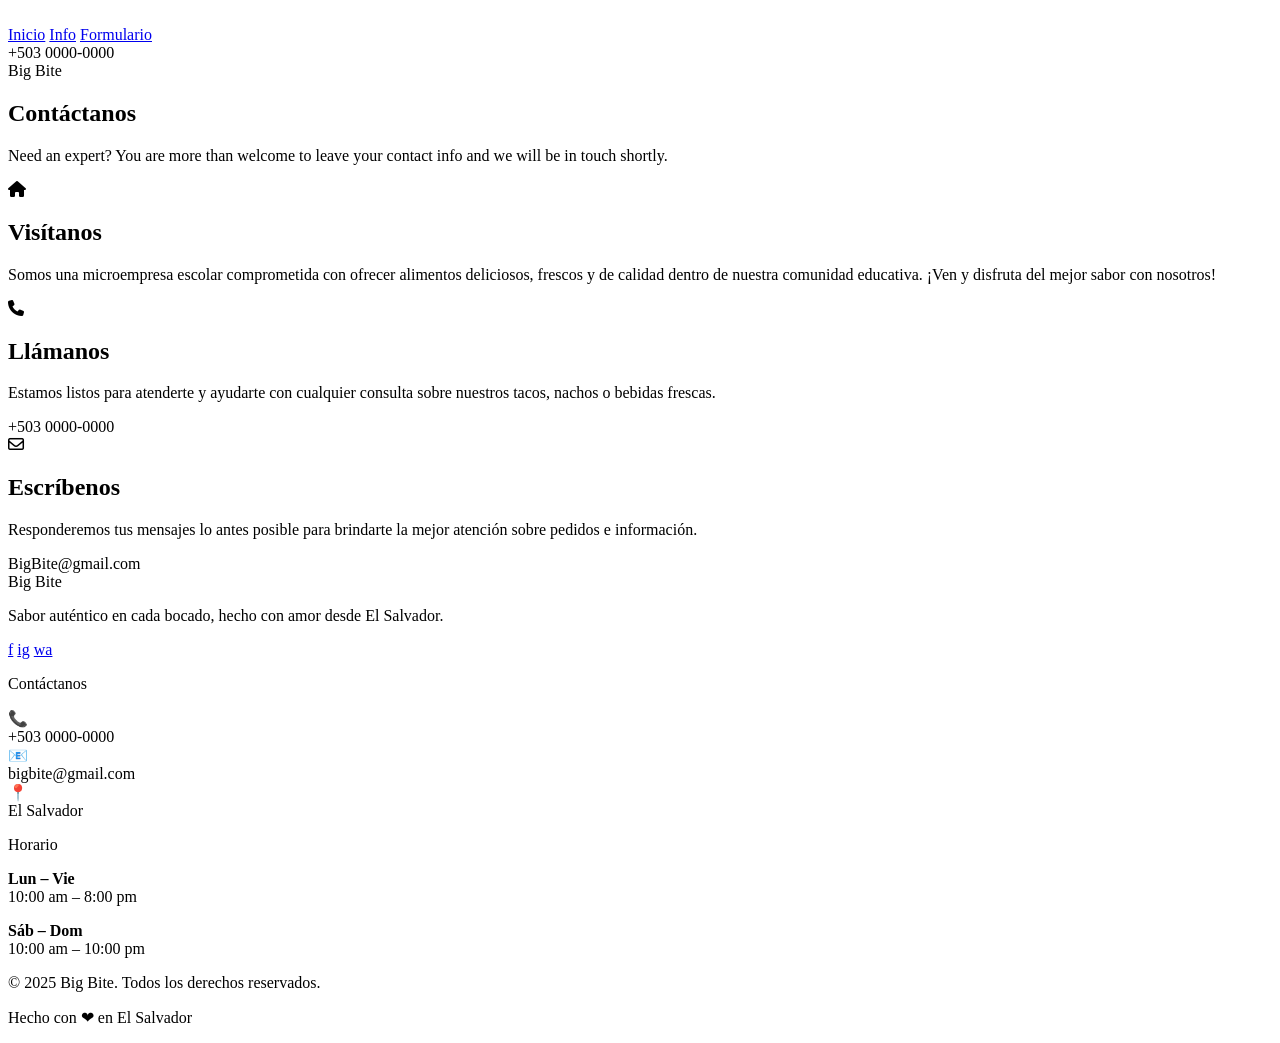
==== contacto.html @ a3b3879a "Subir sitio web Big Bite" ====
<!DOCTYPE html>
<html lang="es">
<head>
    <meta charset="UTF-8">
    <meta name="viewport" content="width=device-width, initial-scale=1.0">
    <title>Contacto</title>

    <!-- Iconos -->
    <link rel="stylesheet"
    href="https://cdnjs.cloudflare.com/ajax/libs/font-awesome/6.5.1/css/all.min.css">

    <link rel="stylesheet" href="CSS/contactos.css">
</head>
<body>

<header>
    <div class="logo-circulo">
        <img src="IMG/logo.png" alt="">
    </div>

    <nav>
        <a href="inicio.html">Inicio</a>
        <a href="Contacto.html">Info</a>
        <a href="FORMULARIO.html">Formulario</a>
    </nav>

    <div class="telefono">
        +503 0000-0000
    </div>
</header>

<!-- Sección superior -->
<section class="encabezado">
    <div class="encabezado-imagen"></div>
    <div class="contenido">
        <div class="etiqueta">Big Bite</div>
        <h1>Contáct<span>anos</span></h1>
        <div class="linea"></div>
        <p>
            Need an expert? You are more than welcome to leave your contact
            info and we will be in touch shortly.
        </p>
    </div>
</section>

<!-- Tarjetas de contacto -->
<section class="contacto">

    <div class="card">
        <div class="icono-circulo">
            <i class="fa-solid fa-house"></i>
        </div>
        <h2>Visítanos</h2>
        <p>
            Somos una microempresa escolar comprometida con ofrecer alimentos
            deliciosos, frescos y de calidad dentro de nuestra comunidad educativa.
            ¡Ven y disfruta del mejor sabor con nosotros!
        </p>
    </div>

    <div class="card">
        <div class="icono-circulo">
            <i class="fa-solid fa-phone"></i>
        </div>
        <h2>Llámanos</h2>
        <p>
            Estamos listos para atenderte y ayudarte con cualquier consulta
            sobre nuestros tacos, nachos o bebidas frescas.
        </p>
        <span class="card-dato">+503 0000-0000</span>
    </div>

    <div class="card">
        <div class="icono-circulo">
            <i class="fa-regular fa-envelope"></i>
        </div>
        <h2>Escríbenos</h2>
        <p>
            Responderemos tus mensajes lo antes posible para brindarte
            la mejor atención sobre pedidos e información.
        </p>
        <span class="card-dato">BigBite@gmail.com</span>
    </div>

</section>

<footer>

    <div class="footer-marca">
        <div class="footer-logo">Big Bite</div>
        <p class="footer-slogan">Sabor auténtico en cada bocado, hecho con amor desde El Salvador.</p>
        <div class="footer-redes">
            <a href="#" title="Facebook">&#x66;</a>
            <a href="#" title="Instagram">&#x69;&#x67;</a>
            <a href="#" title="WhatsApp">&#x77;&#x61;</a>
        </div>
    </div>

    <div class="footer-contacto">
        <p class="footer-contacto-titulo">Contáctanos</p>
        <div class="footer-item">
            <div class="footer-icono">📞</div>
            +503 0000-0000
        </div>
        <div class="footer-item">
            <div class="footer-icono">📧</div>
            bigbite@gmail.com
        </div>
        <div class="footer-item">
            <div class="footer-icono">📍</div>
            El Salvador
        </div>
    </div>

    <div class="footer-extra">
        <p class="footer-extra-titulo">Horario</p>
        <p class="footer-horario-item"><strong>Lun – Vie</strong><br>10:00 am – 8:00 pm</p>
        <p class="footer-horario-item"><strong>Sáb – Dom</strong><br>10:00 am – 10:00 pm</p>
    </div>

    <div class="footer-bottom">
        <p class="footer-copy">© 2025 Big Bite. Todos los derechos reservados.</p>
        <p class="footer-badge">Hecho con ❤ en El Salvador</p>
    </div>

</footer>

</body>
</html>
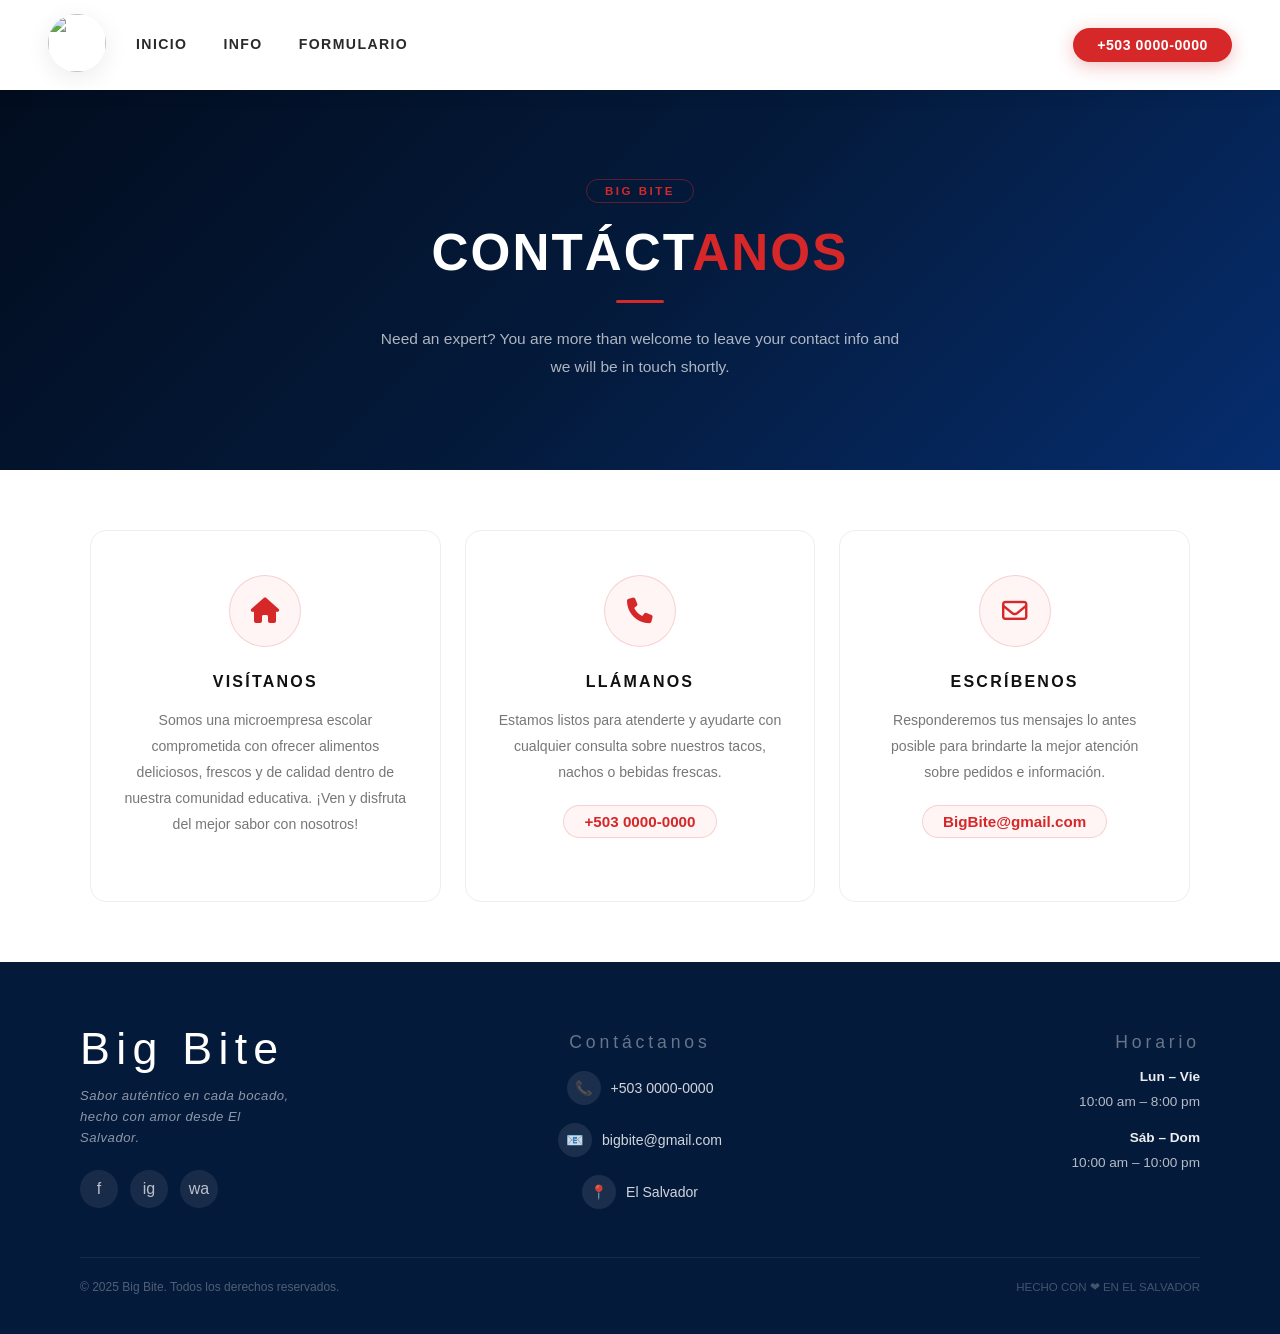
==== commit a8b79c95: "Update contacto.html" ====
--- a/contacto.html
+++ b/contacto.html
@@ -9,7 +9,7 @@
     <link rel="stylesheet"
     href="https://cdnjs.cloudflare.com/ajax/libs/font-awesome/6.5.1/css/all.min.css">
 
-    <link rel="stylesheet" href="CSS/contactos.css">
+    <link rel="stylesheet" href="css/contactos.css">
 </head>
 <body>
 
--- a/css/contactos.css
+++ b/css/contactos.css
@@ -0,0 +1,500 @@
+@import url('https://fonts.googleapis.com/css2?family=Poppins:wght@300;400;600;700;800&family=Bebas+Neue&display=swap');
+
+/* RESET + BASE */
+*,
+*::before,
+*::after {
+  margin: 0;
+  padding: 0;
+  box-sizing: border-box;
+}
+
+html {
+  scroll-behavior: smooth;
+}
+
+body {
+  font-family: 'Poppins', sans-serif;
+  background: #ffffff;
+  color: #0f0f0f;
+  -webkit-font-smoothing: antialiased;
+}
+
+/* VARIABLES */
+:root {
+  --rojo: #d62828;
+  --rojo-hover: #b81f1f;
+  --azul-pie: #041a3b;
+  --negro: #0f0f0f;
+  --blanco: #ffffff;
+
+  --sombra-s: 0 6px 24px rgba(0,0,0,.08);
+}
+
+/* SCROLLBAR */
+::-webkit-scrollbar {
+  width: 5px;
+}
+
+::-webkit-scrollbar-track {
+  background: transparent;
+}
+
+::-webkit-scrollbar-thumb {
+  background: #ddd;
+  border-radius: 10px;
+}
+
+::-webkit-scrollbar-thumb:hover {
+  background: #bbb;
+}
+
+/* =========================
+   HEADER
+========================= */
+header {
+  position: sticky;
+  top: 0;
+  z-index: 1000;
+  display: flex;
+  align-items: center;
+  padding: 14px 48px;
+  background: rgba(255,255,255,0.95);
+  backdrop-filter: blur(18px);
+  -webkit-backdrop-filter: blur(18px);
+  box-shadow: 0 1px 0 rgba(0,0,0,.07), 0 4px 20px rgba(0,0,0,.05);
+}
+
+.logo-circulo img {
+  width: 58px;
+  height: 58px;
+  border-radius: 50%;
+  object-fit: cover;
+  box-shadow: var(--sombra-s);
+  transition: transform .4s cubic-bezier(.22,1,.36,1);
+}
+
+.logo-circulo img:hover {
+  transform: scale(1.1) rotate(5deg);
+}
+
+nav {
+  display: flex;
+  gap: 36px;
+  margin-left: 30px;
+  margin-right: auto;
+}
+
+nav a {
+  text-decoration: none;
+  color: #2a2a2a;
+  font-weight: 600;
+  font-size: .88rem;
+  letter-spacing: .1em;
+  text-transform: uppercase;
+  position: relative;
+  padding-bottom: 3px;
+  transition: color .22s;
+}
+
+nav a::after {
+  content: '';
+  position: absolute;
+  bottom: 0;
+  left: 0;
+  width: 0;
+  height: 2px;
+  background: var(--rojo);
+  border-radius: 2px;
+  transition: width .3s cubic-bezier(.4,0,.2,1);
+}
+
+nav a:hover {
+  color: var(--rojo);
+}
+
+nav a:hover::after {
+  width: 100%;
+}
+
+.telefono {
+  font-weight: 700;
+  font-size: .88rem;
+  letter-spacing: .04em;
+  color: var(--blanco);
+  background: var(--rojo);
+  padding: 9px 24px;
+  border-radius: 50px;
+  box-shadow: 0 4px 18px rgba(214,40,40,.30);
+  transition: background .22s, transform .22s, box-shadow .22s;
+}
+
+.telefono:hover {
+  background: var(--rojo-hover);
+  transform: translateY(-2px);
+  box-shadow: 0 8px 24px rgba(214,40,40,.38);
+}
+
+/* =========================
+   ENCABEZADO (hero)
+========================= */
+.encabezado {
+  position: relative;
+  min-height: 380px;
+
+  background: linear-gradient(135deg, #020d1f 0%, #041a3b 50%, #062d6e 100%);
+  display: flex;
+  justify-content: center;
+  align-items: center;
+  text-align: center;
+  overflow: hidden;
+}
+
+/* Imagen de fondo con opacidad baja */
+.encabezado-imagen {
+  position: absolute;
+  inset: 0;
+  background-image: url("../IMG/imagen.jpg");
+  background-size: cover;
+  background-position: center;
+  opacity: 0.18;
+}
+
+.contenido {
+  position: relative;
+  z-index: 1;
+  padding: 0 20px;
+}
+
+/* Etiqueta pequeña encima del título */
+.etiqueta {
+  display: inline-block;
+  font-size: .72rem;
+  font-weight: 700;
+  letter-spacing: .22em;
+  text-transform: uppercase;
+  color: var(--rojo);
+  border: 1px solid rgba(214, 40, 40, .4);
+  padding: 5px 18px;
+  border-radius: 50px;
+  margin-bottom: 22px;
+}
+
+.contenido h1 {
+  color: #ffffff;
+  font-size: 3.2rem;
+  font-weight: 800;
+  letter-spacing: .04em;
+  text-transform: uppercase;
+  line-height: 1.1;
+  margin-bottom: 18px;
+}
+
+.contenido h1 span {
+  color: var(--rojo);
+}
+
+.linea {
+  width: 48px;
+  height: 3px;
+  background: var(--rojo);
+  border-radius: 2px;
+  margin: 0 auto 22px;
+}
+
+.contenido p {
+  color: rgba(255, 255, 255, .68);
+  max-width: 520px;
+  font-size: .97rem;
+  line-height: 1.8;
+}
+
+/* =========================
+   TARJETAS DE CONTACTO
+========================= */
+.contacto {
+  width: 88%;
+  max-width: 1100px;
+  margin: 60px auto;
+  display: grid;
+  grid-template-columns: repeat(3, 1fr);
+  gap: 24px;
+}
+
+.card {
+  background: #ffffff;
+  border: 1px solid #eeeeee;
+  border-radius: 16px;
+  padding: 44px 32px;
+  text-align: center;
+  position: relative;
+  overflow: hidden;
+  transition: transform .28s, box-shadow .28s, border-color .28s;
+}
+
+/* Línea roja animada que aparece arriba al hacer hover */
+.card::before {
+  content: '';
+  position: absolute;
+  top: 0;
+  left: 0;
+  right: 0;
+  height: 3px;
+  background: var(--rojo);
+  border-radius: 16px 16px 0 0;
+  transform: scaleX(0);
+  transform-origin: left;
+  transition: transform .35s cubic-bezier(.4, 0, .2, 1);
+}
+
+.card:hover {
+  transform: translateY(-6px);
+  box-shadow: 0 16px 48px rgba(0, 0, 0, .10);
+  border-color: #e0e0e0;
+}
+
+.card:hover::before {
+  transform: scaleX(1);
+}
+
+/* Círculo del ícono */
+.icono-circulo {
+  width: 72px;
+  height: 72px;
+  border-radius: 50%;
+  background: #fff5f5;
+  border: 1.5px solid rgba(214, 40, 40, .18);
+  display: flex;
+  align-items: center;
+  justify-content: center;
+  margin: 0 auto 26px;
+  font-size: 1.6rem;
+  color: var(--rojo);
+  transition: background .28s, color .28s, transform .28s;
+}
+
+.card:hover .icono-circulo {
+  background: var(--rojo);
+  color: #ffffff;
+  transform: scale(1.08);
+}
+
+.card h2 {
+  color: #111111;
+  font-size: 1rem;
+  font-weight: 700;
+  letter-spacing: .14em;
+  text-transform: uppercase;
+  margin-bottom: 16px;
+}
+
+.card p {
+  color: #777777;
+  font-size: .88rem;
+  line-height: 1.85;
+  margin-bottom: 20px;
+}
+
+.card-dato {
+  display: inline-block;
+  font-weight: 700;
+  font-size: .95rem;
+  color: var(--rojo);
+  background: #fff5f5;
+  padding: 7px 20px;
+  border-radius: 50px;
+  border: 1px solid rgba(214, 40, 40, .18);
+}
+
+/* =========================
+   FOOTER
+========================= */
+footer {
+  background: var(--azul-pie);
+  color: var(--blanco);
+  padding: 64px 80px 40px;
+  display: grid;
+  grid-template-columns: 1fr auto 1fr;
+  align-items: start;
+  gap: 48px;
+}
+
+/* Marca */
+.footer-marca {
+  display: flex;
+  flex-direction: column;
+  gap: 14px;
+}
+
+.footer-logo {
+  font-family: 'Gill Sans', 'Gill Sans MT', Calibri, 'Trebuchet MS', sans-serif;
+  font-size: 2.8rem;
+  letter-spacing: .14em;
+  color: var(--blanco);
+  line-height: 1;
+}
+
+.footer-slogan {
+  font-size: .82rem;
+  font-weight: 300;
+  font-style: italic;
+  color: rgba(255,255,255,.55);
+  letter-spacing: .04em;
+  line-height: 1.6;
+  max-width: 220px;
+}
+
+/* Redes */
+.footer-redes {
+  display: flex;
+  gap: 12px;
+  margin-top: 8px;
+}
+
+.footer-redes a {
+  display: flex;
+  align-items: center;
+  justify-content: center;
+  width: 38px;
+  height: 38px;
+  border-radius: 50%;
+  background: rgba(255,255,255,.08);
+  color: rgba(255,255,255,.70);
+  font-size: 1rem;
+  text-decoration: none;
+  transition: background .22s, color .22s, transform .22s;
+}
+
+.footer-redes a:hover {
+  background: var(--rojo);
+  color: var(--blanco);
+  transform: translateY(-4px) scale(1.08);
+}
+
+/* Contacto */
+.footer-contacto {
+  display: flex;
+  flex-direction: column;
+  align-items: center;
+  gap: 18px;
+  padding-top: 6px;
+}
+
+.footer-contacto-titulo {
+  font-family: 'Bebas Neue', sans-serif;
+  font-size: 1.1rem;
+  letter-spacing: .22em;
+  color: rgba(255,255,255,.40);
+}
+
+.footer-item {
+  display: flex;
+  align-items: center;
+  gap: 10px;
+  font-size: .88rem;
+  font-weight: 500;
+  color: rgba(255,255,255,.82);
+  cursor: default;
+}
+
+.footer-icono {
+  display: flex;
+  align-items: center;
+  justify-content: center;
+  width: 34px;
+  height: 34px;
+  border-radius: 50%;
+  background: rgba(255,255,255,.09);
+}
+
+/* Extra */
+.footer-extra {
+  display: flex;
+  flex-direction: column;
+  align-items: flex-end;
+  gap: 12px;
+  padding-top: 6px;
+}
+
+.footer-extra-titulo {
+  font-family: 'Bebas Neue', sans-serif;
+  font-size: 1.1rem;
+  letter-spacing: .22em;
+  color: rgba(255,255,255,.40);
+}
+
+.footer-horario-item {
+  font-size: .85rem;
+  color: rgba(255,255,255,.70);
+  text-align: right;
+  line-height: 1.8;
+  font-weight: 300;
+}
+
+.footer-horario-item strong {
+  font-weight: 600;
+  color: rgba(255,255,255,.92);
+}
+
+/* Bottom */
+.footer-bottom {
+  grid-column: 1 / -1;
+  border-top: 1px solid rgba(255,255,255,.08);
+  padding-top: 22px;
+  display: flex;
+  justify-content: space-between;
+  align-items: center;
+}
+
+.footer-copy {
+  font-size: .75rem;
+  color: rgba(255,255,255,.30);
+}
+
+.footer-badge {
+  font-size: .72rem;
+  color: rgba(255,255,255,.25);
+  text-transform: uppercase;
+}
+
+/* =========================
+   RESPONSIVE
+========================= */
+@media (max-width: 768px) {
+
+  header {
+    padding: 14px 20px;
+  }
+
+  nav {
+    gap: 16px;
+  }
+
+  .contacto {
+    grid-template-columns: 1fr;
+    width: 92%;
+  }
+
+  .contenido h1 {
+    font-size: 2.2rem;
+  }
+
+  .contenido p {
+    font-size: .9rem;
+    padding: 0 10px;
+  }
+
+  footer {
+    grid-template-columns: 1fr;
+    padding: 48px 32px 32px;
+    text-align: center;
+  }
+
+  .footer-extra {
+    align-items: center;
+  }
+
+  .footer-redes {
+    justify-content: center;
+  }
+}
